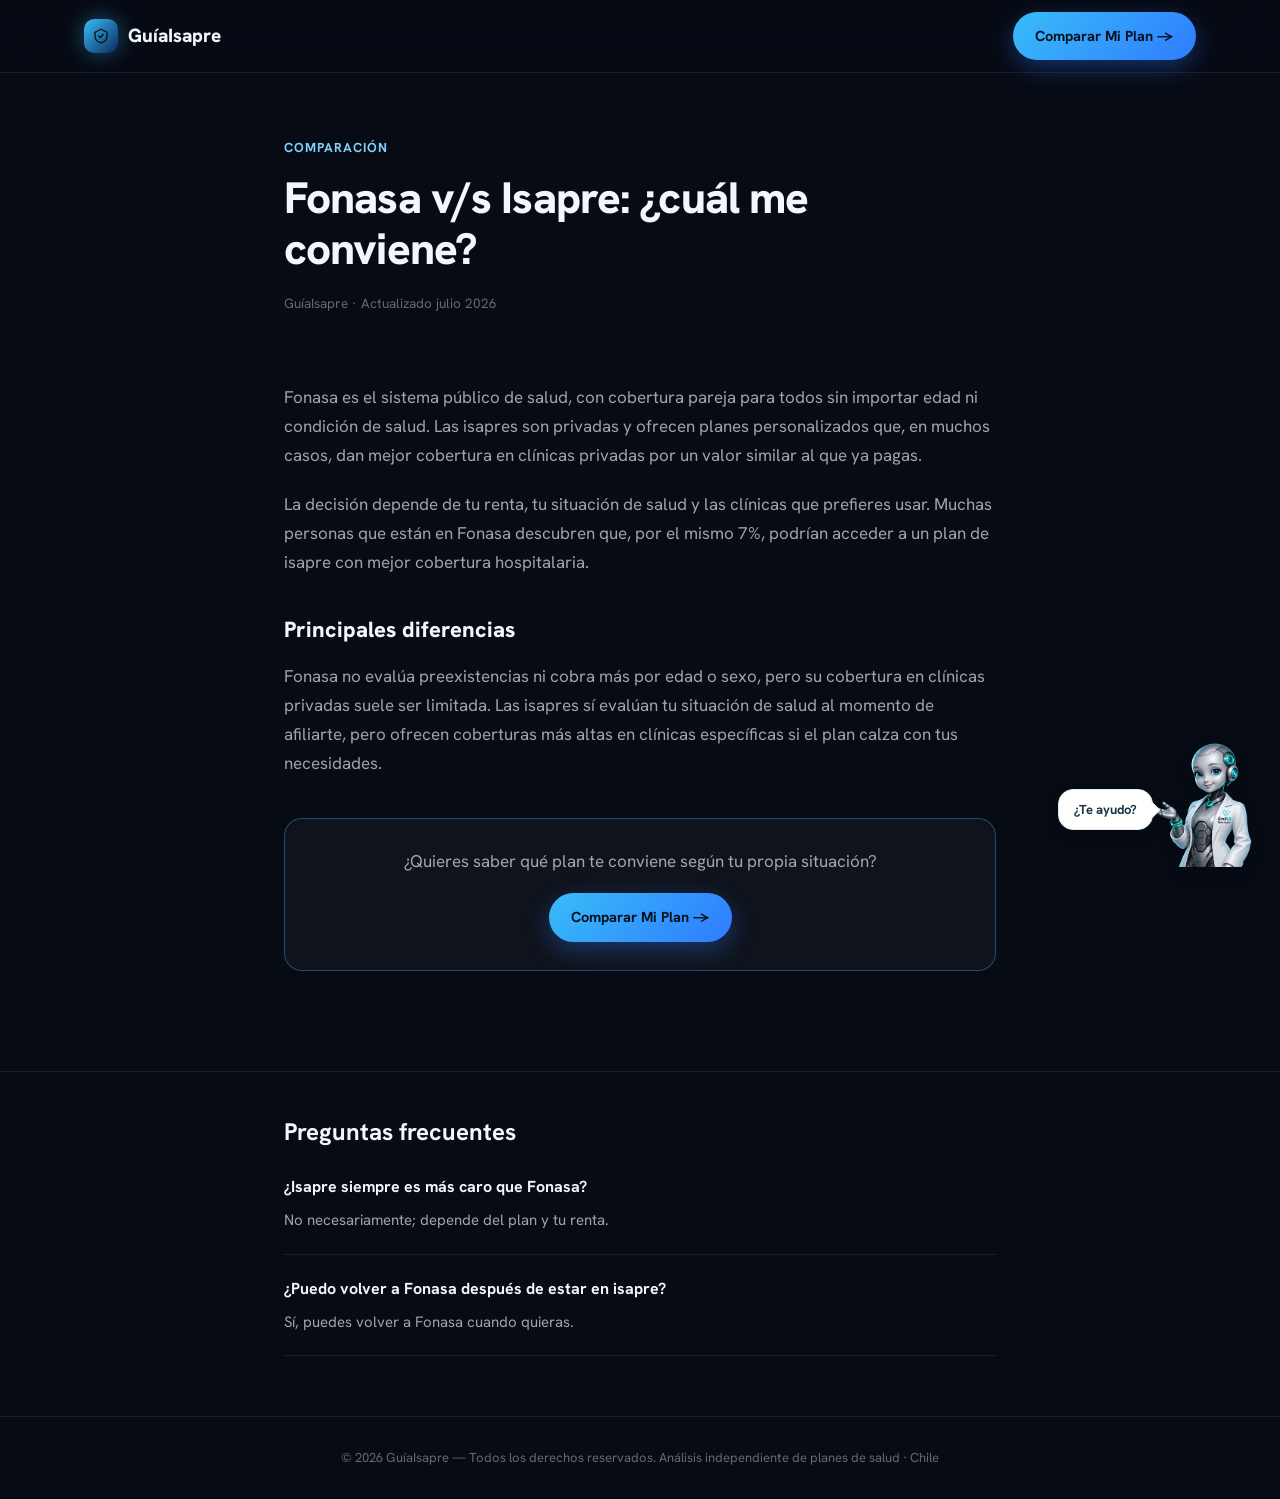
==== fonasa-vs-isapre.html @ 228856e4 "Add Emilia website guide with supplied avatar" ====
<!DOCTYPE html>
<html lang="es">
<head>
<meta charset="UTF-8">
<meta name="viewport" content="width=device-width, initial-scale=1.0">
<title>Fonasa v/s Isapre: ¿cuál me conviene? | GuíaIsapre</title>
<meta name="description" content="Diferencias entre Fonasa e isapre en Chile: cobertura, precio y cómo saber cuál te conviene según tu situación.">
<link rel="preconnect" href="https://fonts.googleapis.com">
<link href="https://fonts.googleapis.com/css2?family=Hanken+Grotesk:wght@400;600;700;800&display=swap" rel="stylesheet">
<style>
:root{
  --bg:#070B14; --bg2:#0B1424; --panel:rgba(255,255,255,0.035); --panel2:rgba(255,255,255,0.055);
  --border:rgba(255,255,255,0.08); --border-b:rgba(56,189,248,0.35);
  --blue:#2F7BFF; --blue2:#38BDF8; --blue3:#7DD3FC;
  --mint:#2ECC9B;
  --text:#F3F6FB; --muted:rgba(243,246,251,0.65); --muted2:rgba(243,246,251,0.4);
  --font:"Hanken Grotesk",sans-serif; --max:760px;
}
*{margin:0;padding:0;box-sizing:border-box}
body{background:var(--bg);color:var(--text);font-family:var(--font);line-height:1.7;-webkit-font-smoothing:antialiased}
a{color:var(--blue3);text-decoration:none}
.wrap{max-width:var(--max);margin:0 auto;padding:0 24px}
nav{position:sticky;top:0;z-index:50;backdrop-filter:blur(16px);background:rgba(7,11,20,.8);border-bottom:1px solid var(--border)}
.nav-inner{max-width:1160px;margin:0 auto;padding:0 24px;display:flex;align-items:center;justify-content:space-between;height:72px}
.logo{display:flex;align-items:center;gap:10px;font-weight:800;font-size:19px}
.logo-mark{width:34px;height:34px;border-radius:10px;background:linear-gradient(135deg,var(--blue2),#0B2A5C);display:grid;place-items:center;box-shadow:0 0 22px rgba(56,189,248,.4)}
.btn-primary{display:inline-flex;align-items:center;gap:8px;font-weight:700;font-size:14.5px;border-radius:999px;padding:12px 22px;background:linear-gradient(135deg,var(--blue2),var(--blue));color:#04101F;box-shadow:0 8px 24px rgba(47,123,255,.35)}
.article-hero{padding:64px 0 32px}
.eyebrow{font-size:13px;font-weight:700;color:var(--blue3);text-transform:uppercase;letter-spacing:.08em;margin-bottom:14px}
h1{font-size:clamp(30px,4.4vw,44px);font-weight:800;letter-spacing:-.02em;line-height:1.15;margin-bottom:18px}
.meta{font-size:13.5px;color:var(--muted2);margin-bottom:36px}
article{padding-bottom:60px}
article p{color:var(--muted);font-size:17px;margin-bottom:20px}
article h2{font-size:22px;font-weight:800;margin:34px 0 14px}
.faq-section{border-top:1px solid var(--border);padding:40px 0 60px}
.faq-item{border-bottom:1px solid var(--border);padding:20px 0}
.faq-q{font-weight:700;font-size:16px;margin-bottom:8px}
.faq-a{color:var(--muted);font-size:15px}
.cta-box{background:var(--panel);border:1px solid var(--border-b);border-radius:18px;padding:28px;text-align:center;margin:40px 0}
.cta-box p{color:var(--muted);margin-bottom:18px}
footer{border-top:1px solid var(--border);padding:30px 0;font-size:13px;color:var(--muted2);text-align:center}
</style>
<script type="application/ld+json">{"@context": "https://schema.org", "@type": "Article", "headline": "Fonasa v/s Isapre: ¿cuál me conviene?", "description": "Diferencias entre Fonasa e isapre en Chile: cobertura, precio y cómo saber cuál te conviene según tu situación.", "author": {"@type": "Organization", "name": "GuíaIsapre"}, "publisher": {"@type": "Organization", "name": "GuíaIsapre"}, "datePublished": "2026-07-09", "dateModified": "2026-07-09"}</script>
<script type="application/ld+json">{"@context": "https://schema.org", "@type": "FAQPage", "mainEntity": [{"@type": "Question", "name": "¿Isapre siempre es más caro que Fonasa?", "acceptedAnswer": {"@type": "Answer", "text": "No necesariamente; depende del plan y tu renta."}}, {"@type": "Question", "name": "¿Puedo volver a Fonasa después de estar en isapre?", "acceptedAnswer": {"@type": "Answer", "text": "Sí, puedes volver a Fonasa cuando quieras."}}]}</script>
<!-- Google tag (gtag.js) -->
<script async src="https://www.googletagmanager.com/gtag/js?id=AW-18312060309"></script>
<script>
  window.dataLayer = window.dataLayer || [];
  function gtag(){dataLayer.push(arguments);}
  gtag('js', new Date());
  gtag('config', 'AW-18312060309');
</script>
<link rel="stylesheet" href="/emilia.css?v=20261104">
</head>
<body>

<nav>
  <div class="nav-inner">
    <div class="logo"><div class="logo-mark"><svg viewBox="0 0 24 24" fill="none" width="18" height="18"><path d="M12 3L4 7v5c0 5 3.5 8.5 8 9 4.5-.5 8-4 8-9V7l-8-4z" stroke="#04101F" stroke-width="1.8" stroke-linejoin="round"/><path d="M9 12l2 2 4-4" stroke="#04101F" stroke-width="1.8" stroke-linecap="round" stroke-linejoin="round"/></svg></div>GuíaIsapre</div>
    <a href="guiaisapre.html#formulario" class="btn-primary">Comparar Mi Plan →</a>
  </div>
</nav>

<section class="article-hero">
  <div class="wrap">
    <div class="eyebrow">Comparación</div>
    <h1>Fonasa v/s Isapre: ¿cuál me conviene?</h1>
    <div class="meta">GuíaIsapre · Actualizado julio 2026</div>
  </div>
</section>
<article>
  <div class="wrap">
    
<p>Fonasa es el sistema público de salud, con cobertura pareja para todos sin importar edad ni condición de salud. Las isapres son privadas y ofrecen planes personalizados que, en muchos casos, dan mejor cobertura en clínicas privadas por un valor similar al que ya pagas.</p>
<p>La decisión depende de tu renta, tu situación de salud y las clínicas que prefieres usar. Muchas personas que están en Fonasa descubren que, por el mismo 7%, podrían acceder a un plan de isapre con mejor cobertura hospitalaria.</p>
<h2>Principales diferencias</h2>
<p>Fonasa no evalúa preexistencias ni cobra más por edad o sexo, pero su cobertura en clínicas privadas suele ser limitada. Las isapres sí evalúan tu situación de salud al momento de afiliarte, pero ofrecen coberturas más altas en clínicas específicas si el plan calza con tus necesidades.</p>

    <div class="cta-box">
      <p>¿Quieres saber qué plan te conviene según tu propia situación?</p>
      <a href="guiaisapre.html#formulario" class="btn-primary">Comparar Mi Plan →</a>
    </div>
  </div>
</article>
<section class="faq-section">
  <div class="wrap">
    <h2 style="margin-top:0">Preguntas frecuentes</h2>
    <div class="faq-item"><div class="faq-q">¿Isapre siempre es más caro que Fonasa?</div><div class="faq-a">No necesariamente; depende del plan y tu renta.</div></div>
<div class="faq-item"><div class="faq-q">¿Puedo volver a Fonasa después de estar en isapre?</div><div class="faq-a">Sí, puedes volver a Fonasa cuando quieras.</div></div>
  </div>
</section>

<footer>
  <div class="wrap">© 2026 GuíaIsapre — Todos los derechos reservados. Análisis independiente de planes de salud · Chile</div>
</footer>

<script src="/emilia.js?v=20261104" defer></script>
</body>
</html>
---- emilia.css ----
.advisor{position:fixed;right:22px;bottom:22px;z-index:1000;font-family:inherit}.advisor-avatar{display:block;width:48px;height:48px;flex-shrink:0}.advisor-avatar svg{width:100%;height:100%}.advisor-launch{display:flex;align-items:center;gap:10px;padding:7px 18px 7px 7px;border:1px solid #8df5ff;border-radius:50px;background:#00c8be;color:#09232e;font:700 15px inherit;cursor:pointer;box-shadow:0 8px 28px #0005}.advisor-panel{width:340px;max-width:calc(100vw - 32px);margin-bottom:12px;border:1px solid #6ce7f0;border-radius:22px;background:#f4fdff;color:#173443;box-shadow:0 16px 55px #0006;overflow:hidden}.advisor-panel[hidden]{display:none}.advisor-panel header{display:flex;align-items:center;gap:10px;padding:16px;background:linear-gradient(120deg,#b8f5ff,#e6fcff)}.advisor-panel strong{display:block;font-size:16px}.advisor-panel small{display:block;font-size:12px;line-height:1.5}.advisor-close{margin-left:auto;background:transparent;border:0;font-size:27px;color:#173443;cursor:pointer}.advisor-content{padding:18px;max-height:60vh;overflow:auto}.advisor-content p{font-size:14px;line-height:1.65;margin:0 0 16px}.advisor-content button,.advisor-content a{display:block;width:100%;margin-bottom:9px;padding:12px;border:1px solid #b6e9ef;border-radius:12px;background:white;color:#173443;text-align:left;font-size:14px;font-weight:600;text-decoration:none;cursor:pointer}.advisor-content button:hover,.advisor-content a:hover{background:#d7faff}.advisor-content small{margin-top:12px;color:#526e7a}.advisor button:focus-visible,.advisor a:focus-visible{outline:3px solid #087f9e;outline-offset:3px}#contacto{scroll-margin-top:110px}@media(max-width:560px){.advisor{right:12px;bottom:12px}.advisor-avatar{width:42px;height:42px}.advisor-panel{width:320px}.advisor-launch{font-size:14px}}

.advisor-avatar img{width:100%;height:100%;object-fit:contain;transform:scale(1.35)}
.advisor-launch .advisor-avatar{width:66px;height:76px}
.advisor-panel .advisor-avatar{width:52px;height:60px}

/* Plancho flotando, sin cápsula detrás */
.advisor-launch{position:relative;padding:0;border:0;border-radius:0;background:transparent;box-shadow:none;gap:4px;align-items:center;color:#173443}
.advisor-launch .advisor-avatar{width:100px;height:126px;filter:drop-shadow(0 7px 8px rgba(0,0,0,.22));animation:planchoFloat 4s ease-in-out infinite}
.advisor-launch .advisor-avatar img{transform:scale(1.75);pointer-events:none}
.advisor-launch>span:last-child{position:absolute;right:96px;bottom:48px;white-space:nowrap;background:#fff;border:1px solid #d7edf1;border-radius:15px;padding:11px 15px;font-size:13px;font-weight:700;box-shadow:0 5px 18px rgba(0,0,0,.15)}
.advisor-launch>span:last-child::after{content:'';position:absolute;right:-6px;top:50%;width:10px;height:10px;transform:translateY(-50%) rotate(45deg);background:#fff;border-top:1px solid #d7edf1;border-right:1px solid #d7edf1}
.advisor-panel{position:absolute;right:0;bottom:140px;margin-bottom:0}
@keyframes planchoFloat{0%,100%{transform:translateY(0)}50%{transform:translateY(-7px)}}
@media(max-width:560px){.advisor-launch .advisor-avatar{width:80px;height:104px}.advisor-launch>span:last-child{right:76px;bottom:38px;padding:9px 12px}.advisor-panel{bottom:118px}}
@media(prefers-reduced-motion:reduce){.advisor-launch .advisor-avatar{animation:none}}


/* EmilIA: avatar completo dentro de la pantalla. */
.advisor{isolation:isolate}.advisor,.advisor *{box-sizing:border-box}.advisor button{font-family:inherit}
.advisor-launch .advisor-avatar{width:112px;height:148px}
.advisor-launch .advisor-avatar img,.advisor-panel .advisor-avatar img{transform:none;object-fit:contain}
.advisor-launch>span:last-child{right:105px}.advisor-panel{bottom:160px;max-height:calc(100dvh - 185px)}
.advisor-content{max-height:min(52dvh,460px);overscroll-behavior:contain}.advisor-content button{min-height:44px}
#formulario{scroll-margin-top:100px}
@media(max-width:560px){.advisor-launch .advisor-avatar{width:86px;height:114px}.advisor-launch>span:last-child{right:80px}.advisor-panel{bottom:125px;max-height:calc(100dvh - 150px)}.advisor-content{max-height:calc(100dvh - 255px)}}
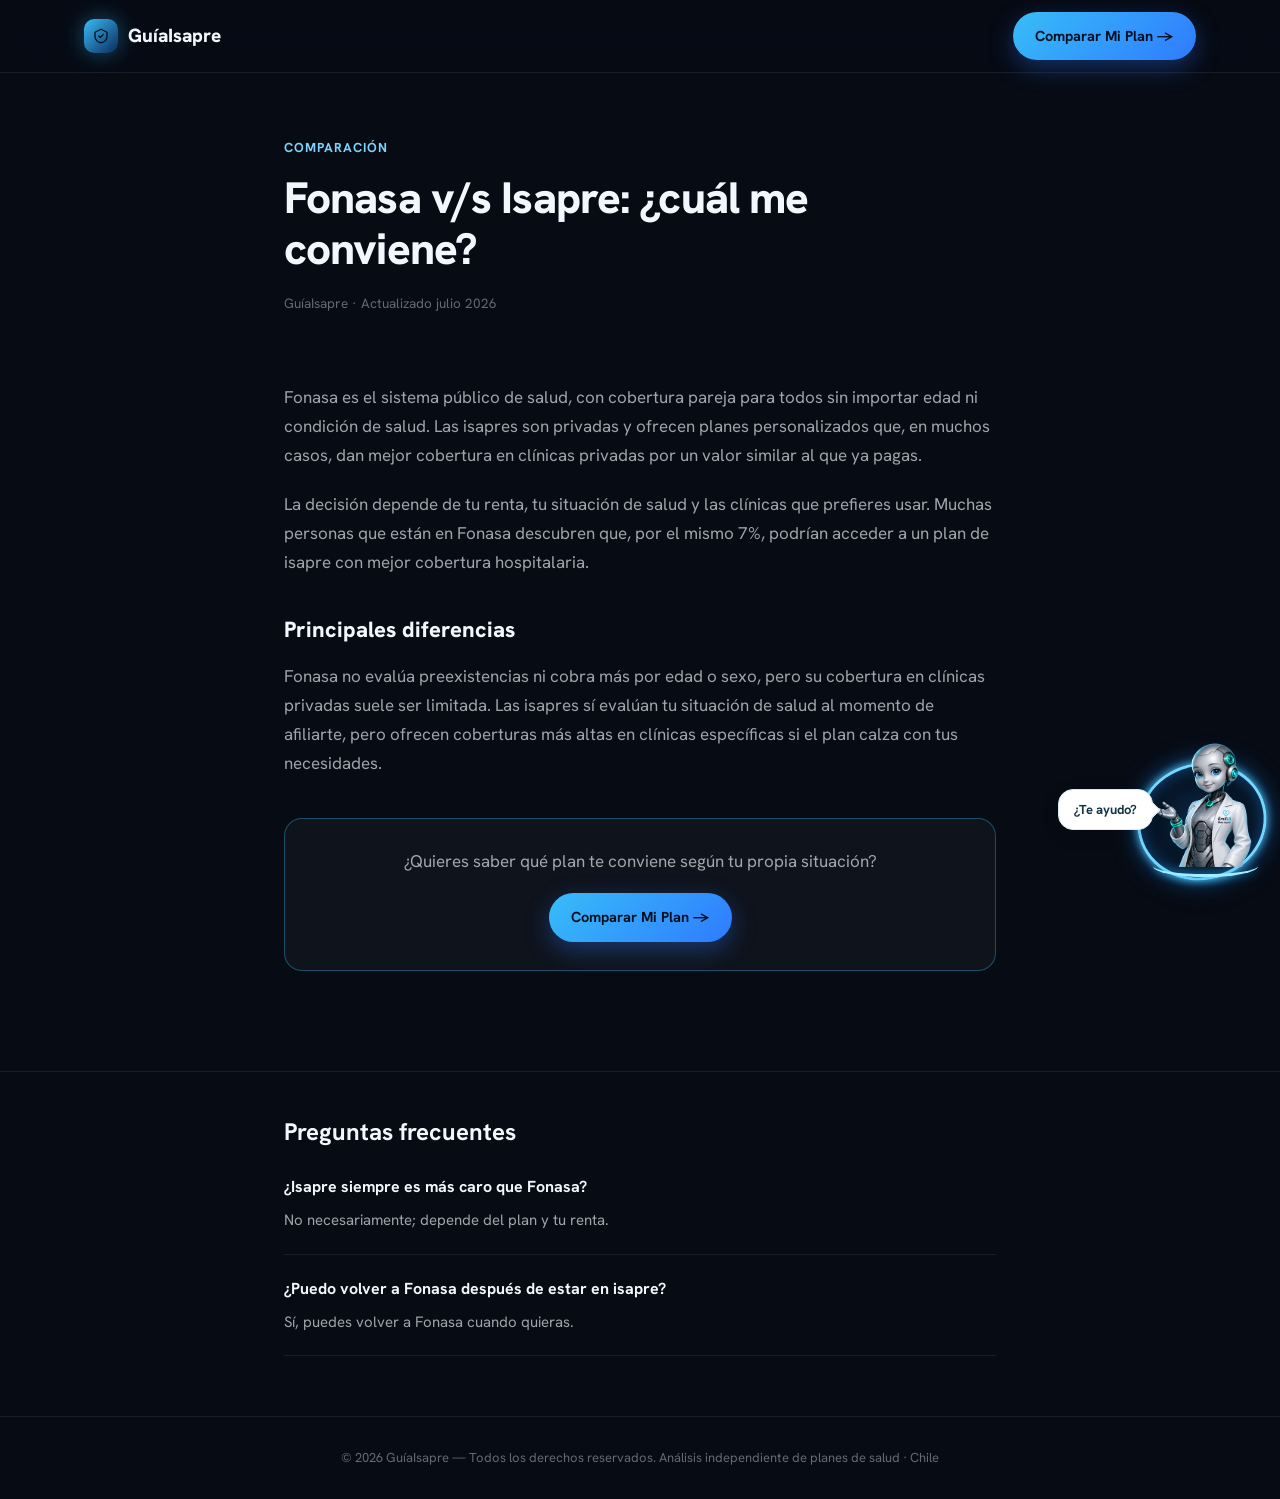
==== commit aedf789f: "Add luminous blue portal behind Emilia avatar" ====
--- a/fonasa-vs-isapre.html
+++ b/fonasa-vs-isapre.html
@@ -50,7 +50,7 @@
   gtag('js', new Date());
   gtag('config', 'AW-18312060309');
 </script>
-<link rel="stylesheet" href="/emilia.css?v=20261104">
+<link rel="stylesheet" href="/emilia.css?v=20261104-3">
 </head>
 <body>
 
--- a/emilia.css
+++ b/emilia.css
@@ -21,7 +21,19 @@
 .advisor{isolation:isolate}.advisor,.advisor *{box-sizing:border-box}.advisor button{font-family:inherit}
 .advisor-launch .advisor-avatar{width:112px;height:148px}
 .advisor-launch .advisor-avatar img,.advisor-panel .advisor-avatar img{transform:none;object-fit:contain}
-.advisor-launch>span:last-child{right:105px}.advisor-panel{bottom:160px;max-height:calc(100dvh - 185px)}
+.advisor-launch>span:last-child{right:105px}.advisor-panel{padding:0;bottom:160px;max-height:calc(100dvh - 185px)}
+.wa-float{left:24px;right:auto}
 .advisor-content{max-height:min(52dvh,460px);overscroll-behavior:contain}.advisor-content button{min-height:44px}
 #formulario{scroll-margin-top:100px}
 @media(max-width:560px){.advisor-launch .advisor-avatar{width:86px;height:114px}.advisor-launch>span:last-child{right:80px}.advisor-panel{bottom:125px;max-height:calc(100dvh - 150px)}.advisor-content{max-height:calc(100dvh - 255px)}}
+/* Portal azul de EmilIA */
+.advisor-launch .advisor-avatar{position:relative;isolation:isolate}
+.advisor-launch .advisor-avatar::before{content:'';position:absolute;z-index:-1;inset:22% -8% -1%;border:3px solid #73d8ff;border-radius:50%;transform:rotate(-15deg);background:radial-gradient(ellipse,rgba(24,143,255,.26),rgba(24,143,255,.02) 68%);box-shadow:0 0 9px #54cbff,0 0 24px #198fff99,inset 0 0 18px #198fff88;pointer-events:none}
+.advisor-launch .advisor-avatar::after{content:'';position:absolute;left:6%;right:0;bottom:1%;height:13%;border-bottom:3px solid #a4edff;border-radius:50%;filter:drop-shadow(0 0 5px #24b8ff);pointer-events:none}
+.advisor-content [hidden]{display:none!important}
+.emilia-quote label{display:block;font-size:14px;line-height:1.5;font-weight:600;margin:12px 0 8px}
+.emilia-quote input:not([type=checkbox]),.emilia-quote select{width:100%;min-height:46px;padding:11px;border:1px solid #76bdcf;border-radius:10px;background:white;color:#173443;font:inherit;margin-bottom:14px}
+.emilia-quote input:focus-visible,.emilia-quote select:focus-visible{outline:3px solid #087f9e;outline-offset:2px}
+.emilia-quote dl{font-size:13px;line-height:1.5;margin:14px 0}.emilia-quote dt{font-weight:700;margin-top:9px}.emilia-quote dd{margin:2px 0 0;overflow-wrap:anywhere}
+.emilia-quote .emilia-consent{font-size:12px;font-weight:400}.emilia-consent input{width:18px;height:18px;vertical-align:middle;margin-right:7px}
+.emilia-quote .emilia-error{color:#94312c;font-size:13px}.emilia-quote button:disabled{opacity:.6;cursor:wait}
